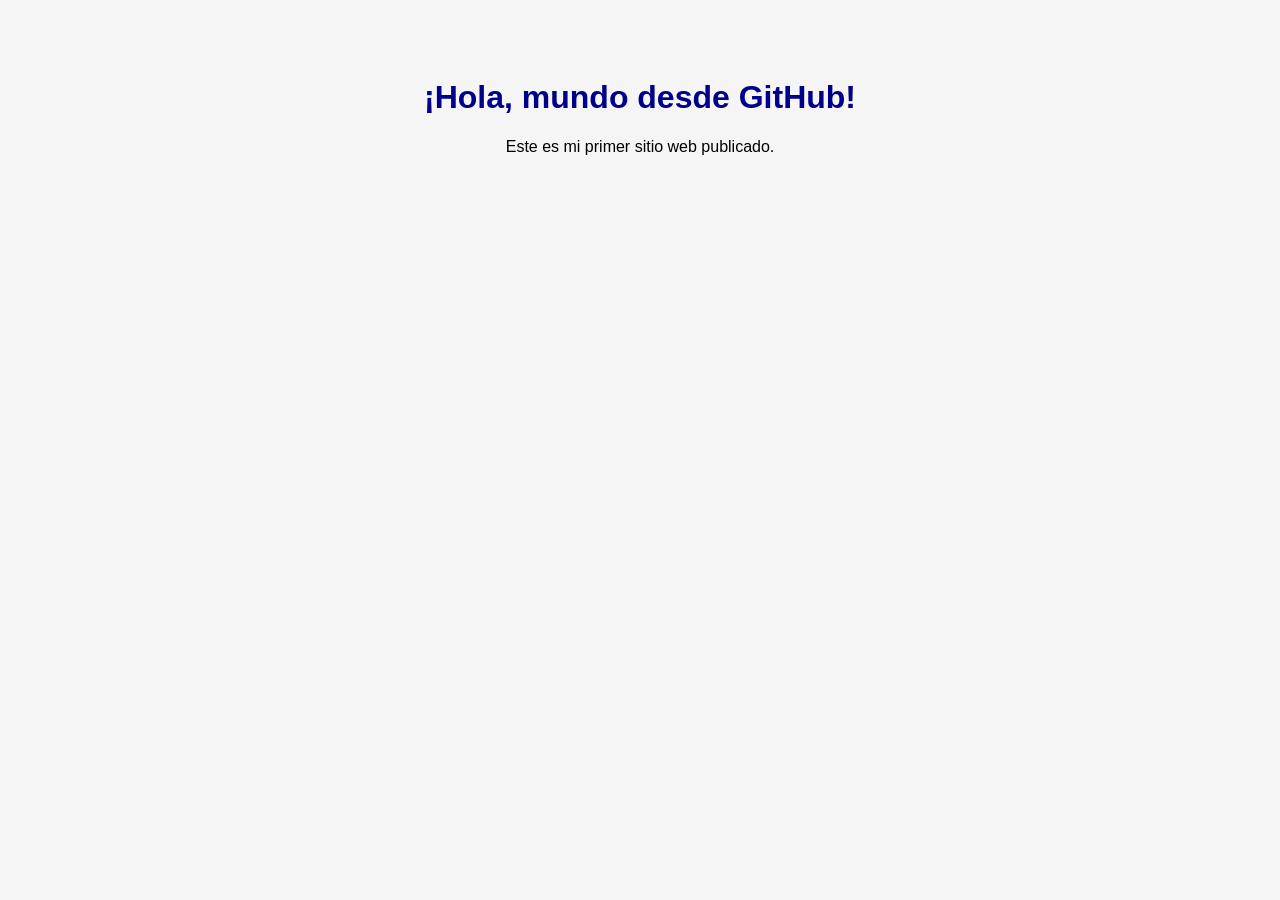
==== index.html @ 9ce1668c "Primer commit de mi sitio web" ====
<!DOCTYPE html>
<html lang="es">
<head>
  <meta charset="UTF-8">
  <title>Mi Sitio Web</title>
  <link rel="stylesheet" href="style.css">
</head>
<body>
  <h1>¡Hola, mundo desde GitHub!</h1>
  <p>Este es mi primer sitio web publicado.</p>
  <script src="script.js"></script>
</body>
</html>
---- style.css ----
body {
  font-family: Arial, sans-serif;
  background: #f5f5f5;
  text-align: center;
  padding: 50px;
}
h1 {
  color: darkblue;
}
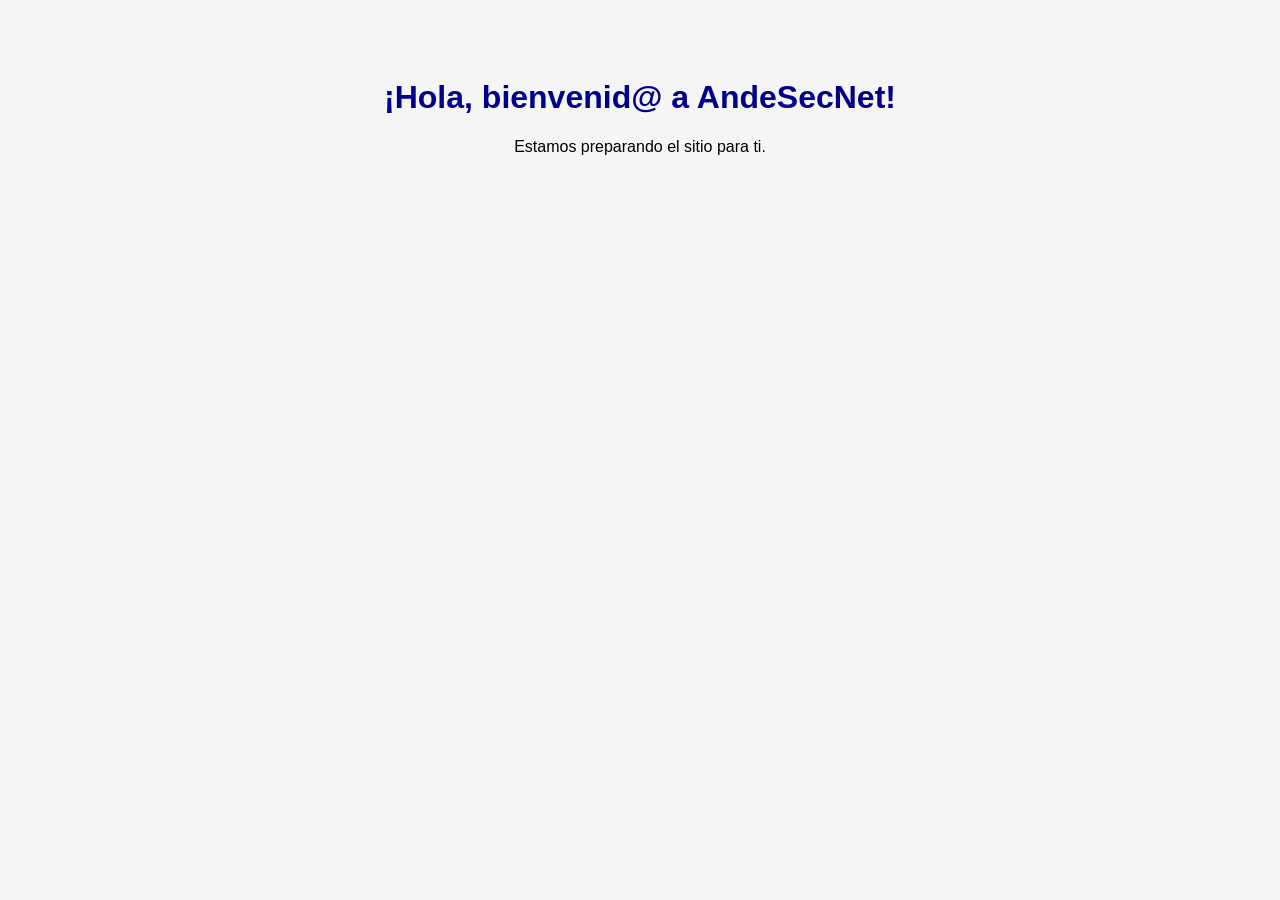
==== commit 12671053: "Update index.html" ====
--- a/index.html
+++ b/index.html
@@ -2,12 +2,12 @@
 <html lang="es">
 <head>
   <meta charset="UTF-8">
-  <title>Mi Sitio Web</title>
+  <title>AndeSecNet</title>
   <link rel="stylesheet" href="style.css">
 </head>
 <body>
-  <h1>¡Hola, mundo desde GitHub!</h1>
-  <p>Este es mi primer sitio web publicado.</p>
+  <h1>¡Hola, bienvenid@ a AndeSecNet!</h1>
+  <p>Estamos preparando el sitio para ti.</p>
   <script src="script.js"></script>
 </body>
 </html>
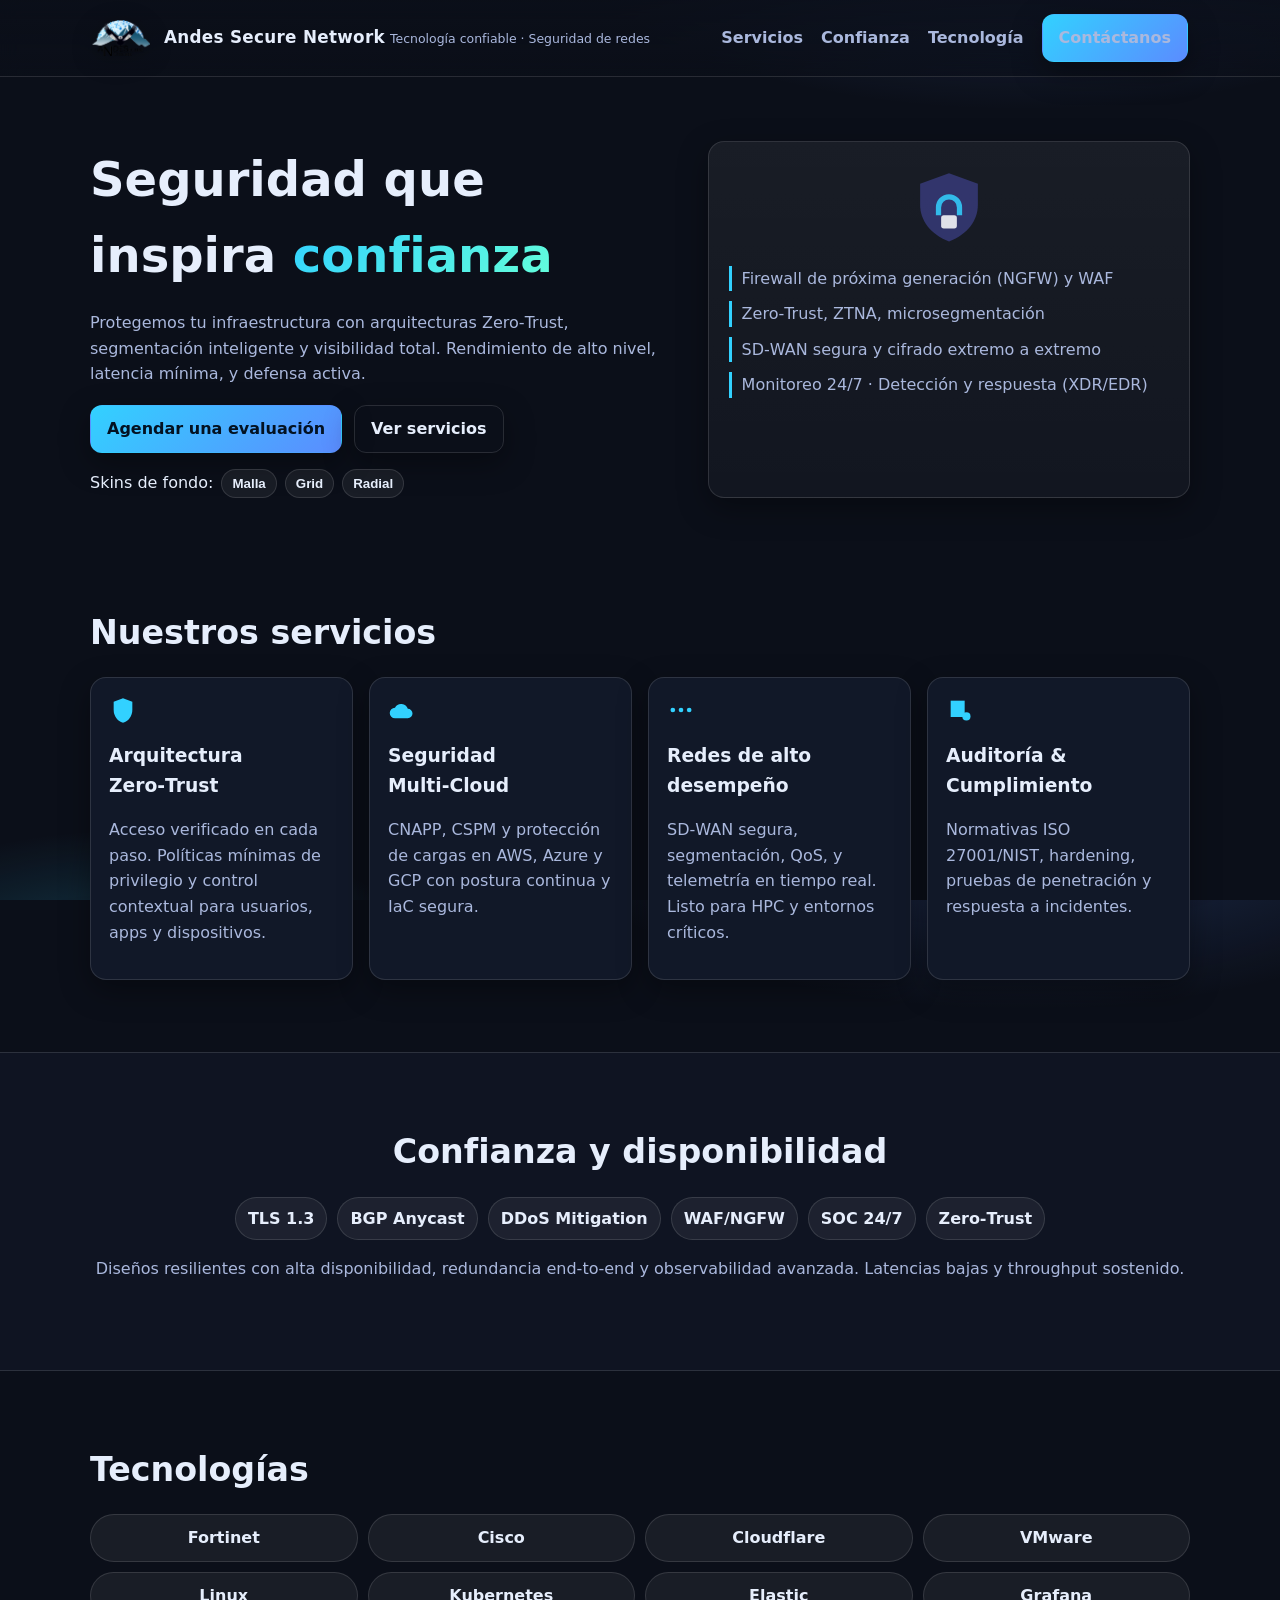
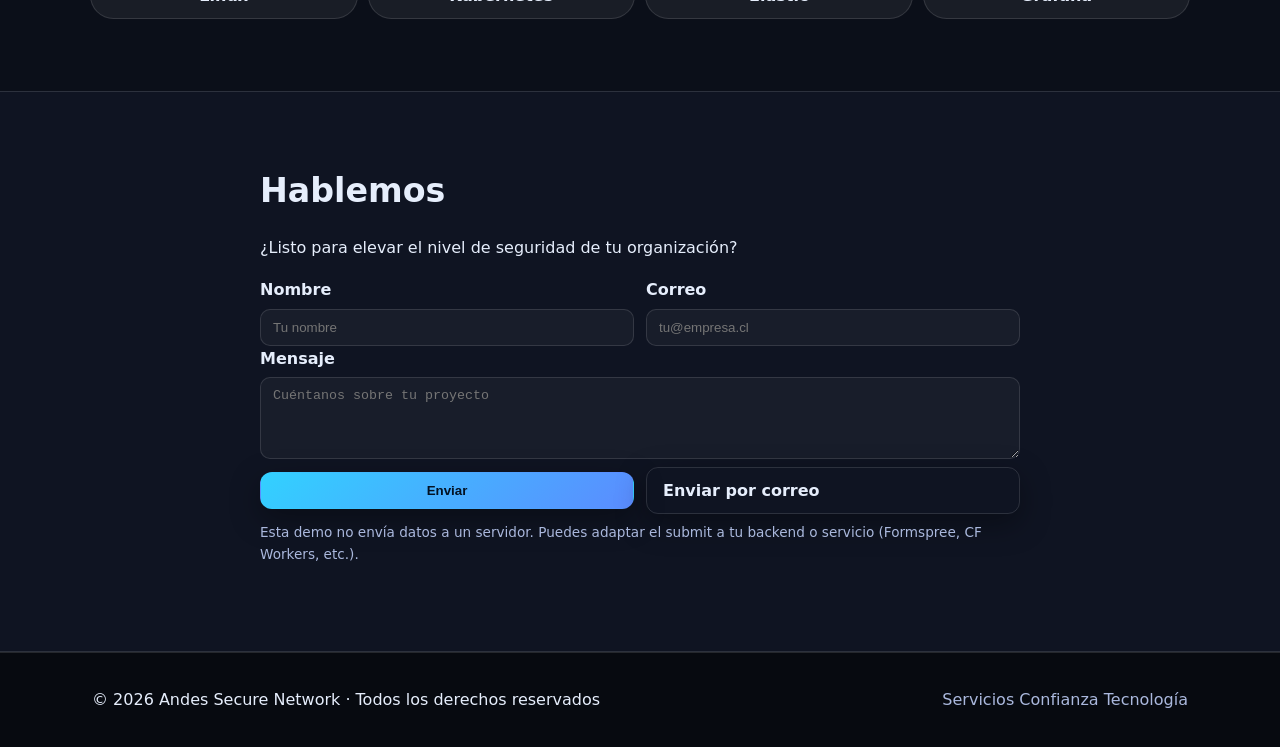
==== commit 85954dea: "Update index.html" ====
--- a/index.html
+++ b/index.html
@@ -1,13 +1,171 @@
 <!DOCTYPE html>
 <html lang="es">
 <head>
-  <meta charset="UTF-8">
-  <title>AndeSecNet</title>
-  <link rel="stylesheet" href="style.css">
+  <meta charset="utf-8" />
+  <meta name="viewport" content="width=device-width, initial-scale=1" />
+  <title>Andes Secure Network</title>
+  <meta name="description" content="Seguridad de redes de siguiente generación: visibilidad, prevención y respuesta con performance de clase empresarial." />
+  <link rel="icon" type="image/png" href="assets/logo.png">
+  <link rel="preload" as="image" href="assets/logo.png">
+  <link rel="stylesheet" href="assets/styles.css" />
 </head>
-<body>
-  <h1>¡Hola, bienvenid@ a AndeSecNet!</h1>
-  <p>Estamos preparando el sitio para ti.</p>
-  <script src="script.js"></script>
+<body class="skin-mesh">
+  <header class="site-header">
+    <div class="container header-inner">
+      <a class="brand" href="#">
+        <img src="assets/logo.png" alt="Logo Andes Secure Network" class="brand-logo" />
+        <div class="brand-text">
+          <span class="brand-title">Andes <strong>Secure</strong> Network</span>
+          <span class="brand-sub">Tecnología confiable · Seguridad de redes</span>
+        </div>
+      </a>
+      <nav class="nav">
+        <a href="#servicios">Servicios</a>
+        <a href="#confianza">Confianza</a>
+        <a href="#tecnologia">Tecnología</a>
+        <a href="#contacto" class="btn btn-primary">Contáctanos</a>
+      </nav>
+      <button id="menu-btn" class="menu-btn" aria-label="Abrir menú" aria-expanded="false">☰</button>
+    </div>
+  </header>
+
+  <main>
+    <!-- HERO -->
+    <section class="hero">
+      <div class="container hero-grid">
+        <div class="hero-copy">
+          <h1>Seguridad que inspira <span class="grad-text">confianza</span></h1>
+          <p>Protegemos tu infraestructura con arquitecturas Zero‑Trust, segmentación inteligente y visibilidad total. Rendimiento de alto nivel, latencia mínima, y defensa activa.</p>
+          <div class="hero-cta">
+            <a class="btn btn-primary" href="#contacto">Agendar una evaluación</a>
+            <a class="btn btn-outline" href="#servicios">Ver servicios</a>
+          </div>
+          <div class="skins">
+            <span class="skins-label">Skins de fondo:</span>
+            <button class="chip" data-skin="skin-mesh">Malla</button>
+            <button class="chip" data-skin="skin-grid">Grid</button>
+            <button class="chip" data-skin="skin-radial">Radial</button>
+          </div>
+        </div>
+        <div class="hero-card glass">
+          <div class="shield">
+            <!-- Simple lock/shield SVG -->
+            <svg viewBox="0 0 64 64" aria-hidden="true">
+              <path d="M32 4l22 8v16c0 11.6-7.6 22.5-22 28C17.6 50.5 10 39.6 10 28V12l22-8z" class="s1"/>
+              <path d="M22 30a10 10 0 1120 0v6h-4v-6a6 6 0 10-12 0v6h-4v-6z" class="s2"/>
+              <rect x="26" y="36" width="12" height="10" rx="2" class="s3"/>
+            </svg>
+          </div>
+          <ul class="bullets">
+            <li>Firewall de próxima generación (NGFW) y WAF</li>
+            <li>Zero‑Trust, ZTNA, microsegmentación</li>
+            <li>SD‑WAN segura y cifrado extremo a extremo</li>
+            <li>Monitoreo 24/7 · Detección y respuesta (XDR/EDR)</li>
+          </ul>
+        </div>
+      </div>
+    </section>
+
+    <!-- SERVICIOS -->
+    <section id="servicios" class="section">
+      <div class="container">
+        <h2>Nuestros servicios</h2>
+        <div class="cards">
+          <article class="card">
+            <div class="card-ico"><svg viewBox='0 0 24 24' aria-hidden='true'><path d='M12 2l8 3v7c0 5-3.3 9.7-8 11-4.7-1.3-8-6-8-11V5l8-3z'/></svg></div>
+            <h3>Arquitectura Zero‑Trust</h3>
+            <p>Acceso verificado en cada paso. Políticas mínimas de privilegio y control contextual para usuarios, apps y dispositivos.</p>
+          </article>
+          <article class="card">
+            <div class="card-ico"><svg viewBox='0 0 24 24' aria-hidden='true'><path d='M6 19h11a4 4 0 0 0 0-8 6 6 0 0 0-11-1A4 4 0 0 0 6 19z'/></svg></div>
+            <h3>Seguridad Multi‑Cloud</h3>
+            <p>CNAPP, CSPM y protección de cargas en AWS, Azure y GCP con postura continua y IaC segura.</p>
+          </article>
+          <article class="card">
+            <div class="card-ico"><svg viewBox='0 0 24 24' aria-hidden='true'><circle cx='5' cy='12' r='2'/><circle cx='12' cy='12' r='2'/><circle cx='19' cy='12' r='2'/><path d='M7 12h3M14 12h3'/></svg></div>
+            <h3>Redes de alto desempeño</h3>
+            <p>SD‑WAN segura, segmentación, QoS, y telemetría en tiempo real. Listo para HPC y entornos críticos.</p>
+          </article>
+          <article class="card">
+            <div class="card-ico"><svg viewBox='0 0 24 24' aria-hidden='true'><path d='M4 4h12v14H4z'/><path d='M8 8h4M8 12h4'/><circle cx='17.5' cy='17.5' r='3.5'/><path d='M20 20l2 2'/></svg></div>
+            <h3>Auditoría & Cumplimiento</h3>
+            <p>Normativas ISO 27001/NIST, hardening, pruebas de penetración y respuesta a incidentes.</p>
+          </article>
+        </div>
+      </div>
+    </section>
+
+    <!-- CONFIANZA -->
+    <section id="confianza" class="section muted">
+      <div class="container trust">
+        <h2>Confianza y disponibilidad</h2>
+        <ul class="trust-list">
+          <li><span class="badge">TLS 1.3</span></li>
+          <li><span class="badge">BGP Anycast</span></li>
+          <li><span class="badge">DDoS Mitigation</span></li>
+          <li><span class="badge">WAF/NGFW</span></li>
+          <li><span class="badge">SOC 24/7</span></li>
+          <li><span class="badge">Zero‑Trust</span></li>
+        </ul>
+        <p class="trust-copy">Diseños resilientes con alta disponibilidad, redundancia end‑to‑end y observabilidad avanzada. Latencias bajas y throughput sostenido.</p>
+      </div>
+    </section>
+
+    <!-- TECNOLOGÍA -->
+    <section id="tecnologia" class="section">
+      <div class="container tech">
+        <h2>Tecnologías</h2>
+        <div class="grid-logos">
+          <div class="logo-pill">Fortinet</div>
+          <div class="logo-pill">Cisco</div>
+          <div class="logo-pill">Cloudflare</div>
+          <div class="logo-pill">VMware</div>
+          <div class="logo-pill">Linux</div>
+          <div class="logo-pill">Kubernetes</div>
+          <div class="logo-pill">Elastic</div>
+          <div class="logo-pill">Grafana</div>
+        </div>
+      </div>
+    </section>
+
+    <!-- CONTACTO -->
+    <section id="contacto" class="section muted">
+      <div class="container contact">
+        <h2>Hablemos</h2>
+        <p>¿Listo para elevar el nivel de seguridad de tu organización?</p>
+        <form class="contact-form" onsubmit="return handleSubmit(event)">
+          <div class="row">
+            <label>Nombre
+              <input type="text" name="nombre" placeholder="Tu nombre" required>
+            </label>
+            <label>Correo
+              <input type="email" name="correo" placeholder="tu@empresa.cl" required>
+            </label>
+          </div>
+          <label>Mensaje
+            <textarea name="mensaje" rows="4" placeholder="Cuéntanos sobre tu proyecto" required></textarea>
+          </label>
+          <div class="row actions">
+            <button class="btn btn-primary" type="submit">Enviar</button>
+            <a class="btn btn-outline" href="mailto:contacto@andesecnet.cl">Enviar por correo</a>
+          </div>
+          <p class="form-note">Esta demo no envía datos a un servidor. Puedes adaptar el submit a tu backend o servicio (Formspree, CF Workers, etc.).</p>
+        </form>
+      </div>
+    </section>
+  </main>
+
+  <footer class="site-footer">
+    <div class="container footer-inner">
+      <p>© <span id="year"></span> Andes Secure Network · Todos los derechos reservados</p>
+      <div class="footer-links">
+        <a href="#servicios">Servicios</a>
+        <a href="#confianza">Confianza</a>
+        <a href="#tecnologia">Tecnología</a>
+      </div>
+    </div>
+  </footer>
+
+  <script src="assets/script.js"></script>
 </body>
 </html>
--- a/assets/styles.css
+++ b/assets/styles.css
@@ -0,0 +1,150 @@
+/* Andes Secure Network — styles
+   Paleta: fondo oscuro + acentos cian/azul/neón para sensación de tecnología segura
+*/
+:root{
+  --bg:#0b0f19;
+  --bg-elev:#111828;
+  --muted:#0f1422;
+  --text:#e6eefc;
+  --text-dim:#aab8dd;
+  --primary:#32d1ff;
+  --primary-2:#5b8cff;
+  --accent:#64ffda;
+  --glass: rgba(255,255,255,0.06);
+  --stroke: rgba(255,255,255,0.12);
+  --shadow: 0 10px 30px rgba(0,0,0,0.35);
+}
+
+*{box-sizing:border-box}
+html,body{height:100%}
+body{
+  margin:0;
+  font-family: ui-sans-serif, system-ui, -apple-system, Segoe UI, Roboto, "Helvetica Neue", Arial, "Noto Sans", "Liberation Sans";
+  background: var(--bg);
+  color: var(--text);
+  line-height:1.6;
+}
+
+/* Skins (cambiables) */
+.skin-grid{
+  background-image:
+    radial-gradient(circle at 10% 10%, rgba(99,102,241,0.06) 0 40%, transparent 40%),
+    linear-gradient(180deg, rgba(11,15,25,0.9), rgba(11,15,25,0.9)),
+    linear-gradient(90deg, rgba(255,255,255,0.05) 1px, transparent 1px),
+    linear-gradient(0deg, rgba(255,255,255,0.05) 1px, transparent 1px);
+  background-size: cover, cover, 48px 48px, 48px 48px;
+  background-position:center,center,center,center;
+}
+.skin-mesh{
+  background:
+    radial-gradient(1200px 500px at 80% -10%, rgba(91,140,255,0.25), transparent 40%),
+    radial-gradient(800px 400px at 10% 110%, rgba(50,209,255,0.25), transparent 40%),
+    var(--bg);
+}
+.skin-radial{
+  background:
+    radial-gradient(1000px 600px at 30% 0%, rgba(100,255,218,0.20), transparent 50%),
+    radial-gradient(900px 400px at 80% 100%, rgba(91,140,255,0.18), transparent 50%),
+    var(--bg);
+}
+
+.container{width:min(1100px, 92vw); margin:0 auto;}
+
+/* Header */
+.site-header{
+  position:sticky; top:0; z-index:50;
+  backdrop-filter: blur(10px);
+  background: linear-gradient(to bottom, rgba(11,15,25,0.85), rgba(11,15,25,0.65));
+  border-bottom:1px solid var(--stroke);
+}
+.header-inner{display:flex; align-items:center; justify-content:space-between; padding:14px 2px;}
+.brand{display:flex; gap:14px; align-items:center; text-decoration:none; color:var(--text);}
+.brand-logo{width:58px; height:auto; filter:drop-shadow(0 6px 12px rgba(0,0,0,0.35));}
+.brand-title{font-weight:700; letter-spacing:0.3px; font-size:1.05rem}
+.brand-sub{font-size:0.78rem; color:var(--text-dim)}
+.nav{display:flex; gap:18px; align-items:center;}
+.nav a{color:var(--text-dim); text-decoration:none; font-weight:600;}
+.nav a:hover{color:var(--text);}
+.menu-btn{display:none; background:none; border:none; color:var(--text); font-size:1.5rem}
+
+/* Buttons */
+.btn{padding:10px 16px; border-radius:12px; border:1px solid var(--stroke); text-decoration:none; font-weight:700; display:inline-block; box-shadow:var(--shadow)}
+.btn-primary{background: linear-gradient(135deg, var(--primary), var(--primary-2)); color:#031222; border-color: transparent;}
+.btn-outline{background: transparent; color: var(--text);}
+.btn:hover{transform: translateY(-1px);}
+
+/* HERO */
+.hero{padding:64px 0 36px;}
+.hero-grid{display:grid; grid-template-columns: 1.1fr 0.9fr; gap:28px; align-items:stretch;}
+.hero-copy h1{font-size: clamp(2rem, 4vw, 3rem); margin:0 0 10px}
+.grad-text{background: linear-gradient(135deg, var(--primary), var(--accent)); -webkit-background-clip:text; background-clip:text; color:transparent;}
+.hero-copy p{color:var(--text-dim); max-width: 60ch;}
+.hero-cta{display:flex; gap:12px; margin:18px 0 6px;}
+.skins{margin-top:16px; display:flex; align-items:center; gap:8px; flex-wrap:wrap;}
+.chip{border:1px solid var(--stroke); background:var(--glass); color:var(--text); padding:6px 10px; border-radius:999px; cursor:pointer; font-weight:600}
+.chip:hover{border-color:var(--primary)}
+
+/* Glass card */
+.glass{background: linear-gradient(180deg, rgba(255,255,255,0.06), rgba(255,255,255,0.03)); border:1px solid var(--stroke); border-radius:16px; box-shadow: var(--shadow);}
+.hero-card{padding:22px 20px}
+.shield svg{width:84px; height:84px; display:block; margin:4px auto 14px;}
+.shield .s1{fill:rgba(99,102,241,0.35)}
+.shield .s2{fill:rgba(50,209,255,0.85)}
+.shield .s3{fill:rgba(255,255,255,0.85)}
+.bullets{list-style: none; margin:0; padding:0; display:grid; gap:10px;}
+.bullets li{padding-left:10px; border-left:3px solid var(--primary); color:var(--text-dim)}
+
+/* Sections */
+.section{padding:72px 0}
+.section h2{font-size: clamp(1.6rem, 2.6vw, 2.2rem); margin:0 0 18px}
+.muted{background: var(--muted); border-top:1px solid var(--stroke); border-bottom:1px solid var(--stroke);}
+
+/* Cards grid */
+.cards{display:grid; grid-template-columns: repeat(4,1fr); gap:16px}
+.card{background:var(--bg-elev); border:1px solid var(--stroke); border-radius:16px; padding:18px; box-shadow:var(--shadow)}
+.card h3{margin:10px 0 8px}
+.card p{color:var(--text-dim)}
+.card-ico svg{width:28px; height:28px; fill: var(--primary)}
+
+/* Trust badges */
+.trust{ text-align:center }
+.trust-list{ display:flex; flex-wrap:wrap; gap:10px; justify-content:center; margin:12px 0 8px; padding:0; list-style:none}
+.badge{ display:inline-block; padding:8px 12px; border:1px solid var(--stroke); border-radius:999px; background:var(--glass); color:var(--text); font-weight:700 }
+.trust-copy{ color:var(--text-dim) }
+
+/* Tech pills */
+.grid-logos{display:grid; grid-template-columns: repeat(4, 1fr); gap:10px}
+.logo-pill{ text-align:center; padding:10px 14px; border-radius:999px; border:1px solid var(--stroke); background:var(--glass); font-weight:700; color:var(--text)}
+
+/* Contact */
+.contact{max-width:760px;}
+.contact-form{display:block}
+.contact-form .row{display:grid; grid-template-columns:1fr 1fr; gap:12px}
+.contact-form label{display:block; font-weight:700; color:var(--text)}
+.contact-form input, .contact-form textarea{
+  width:100%; margin-top:6px; padding:10px 12px; background:rgba(255,255,255,0.04);
+  color:var(--text); border:1px solid var(--stroke); border-radius:10px;
+}
+.contact-form input:focus, .contact-form textarea:focus{outline:2px solid var(--primary);}
+.contact-form .actions{align-items:center}
+.form-note{color:var(--text-dim); font-size:0.85rem; margin-top:8px}
+
+/* Footer */
+.site-footer{ border-top:1px solid var(--stroke); background: rgba(0,0,0,0.35);}
+.footer-inner{ display:flex; align-items:center; justify-content:space-between; padding:18px 2px; }
+.footer-inner a{ color:var(--text-dim); text-decoration:none }
+.footer-inner a:hover{ color:var(--text) }
+
+/* Responsive */
+@media (max-width: 980px){
+  .hero-grid{grid-template-columns: 1fr;}
+  .cards{grid-template-columns: repeat(2,1fr)}
+  .grid-logos{grid-template-columns: repeat(3,1fr)}
+}
+@media (max-width: 640px){
+  .nav{display:none}
+  .menu-btn{display:block}
+  .cards{grid-template-columns: 1fr}
+  .grid-logos{grid-template-columns: repeat(2,1fr)}
+  .contact-form .row{grid-template-columns:1fr}
+}
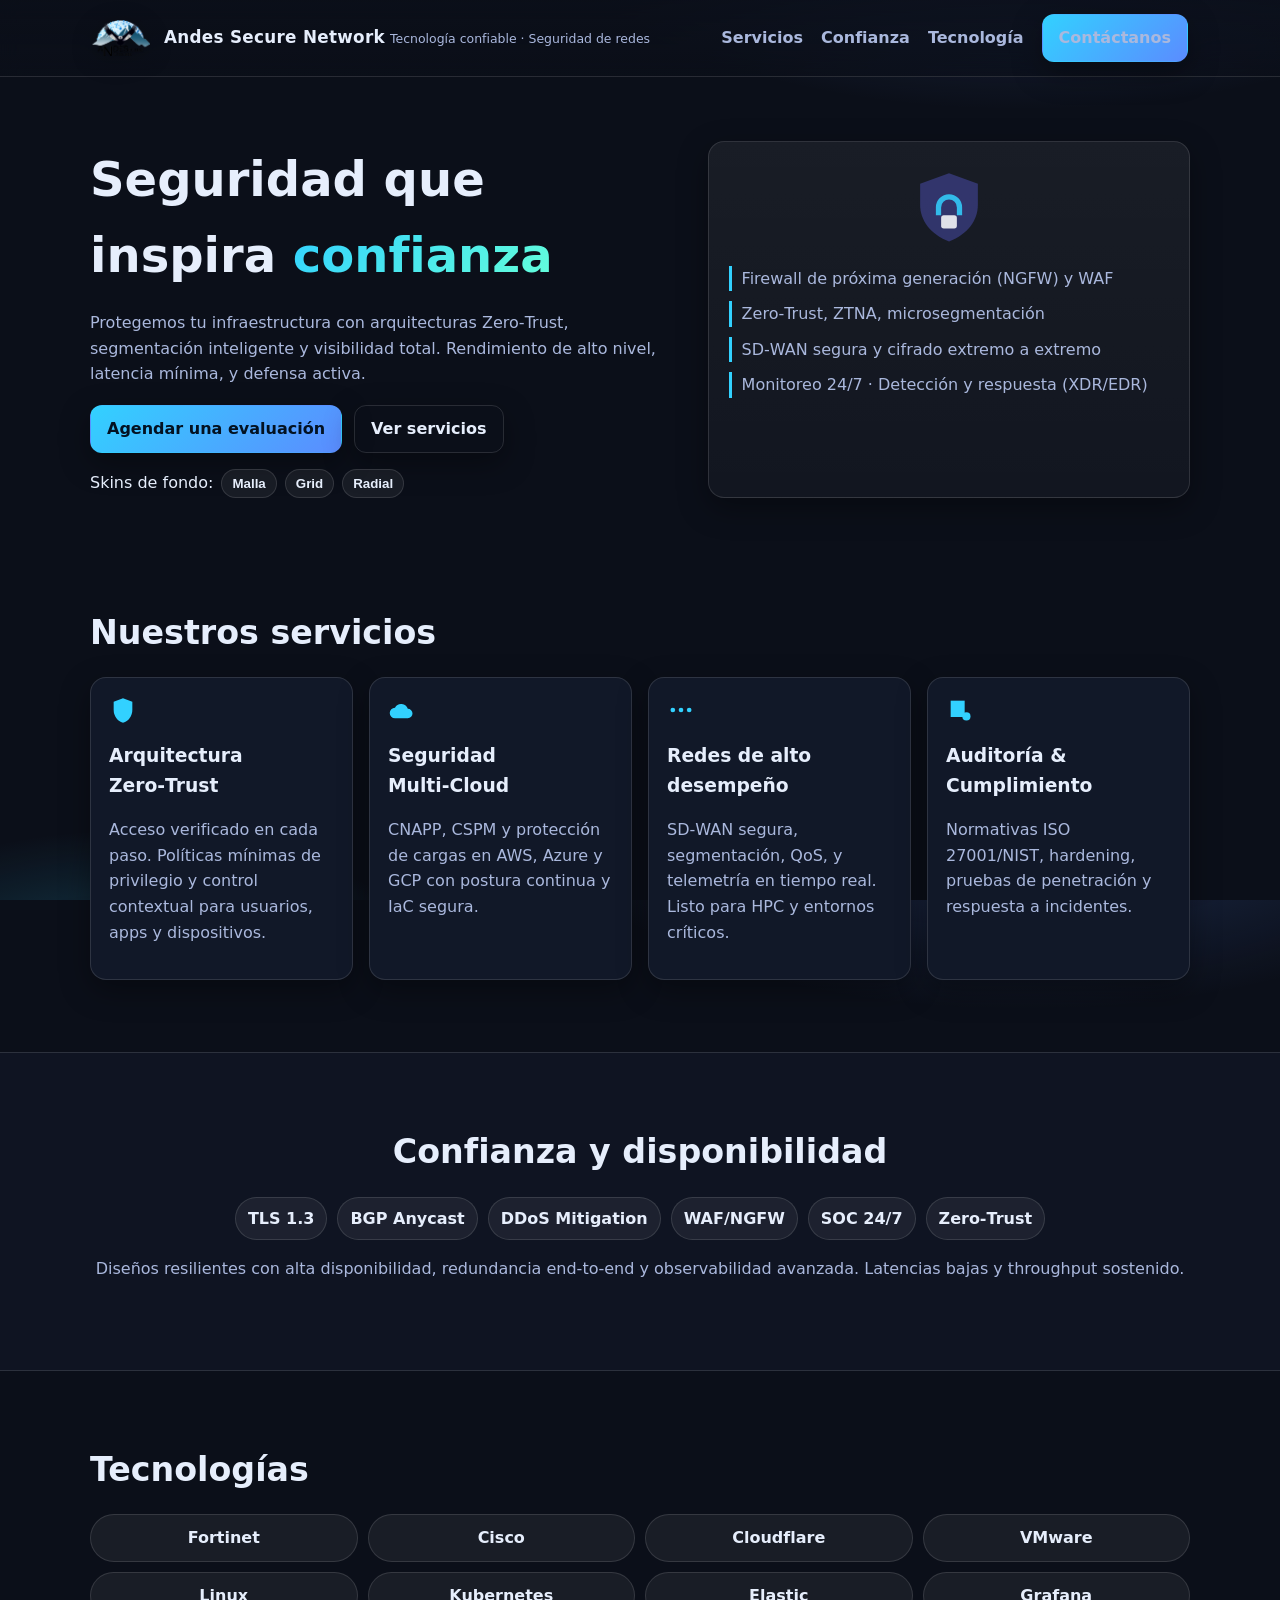
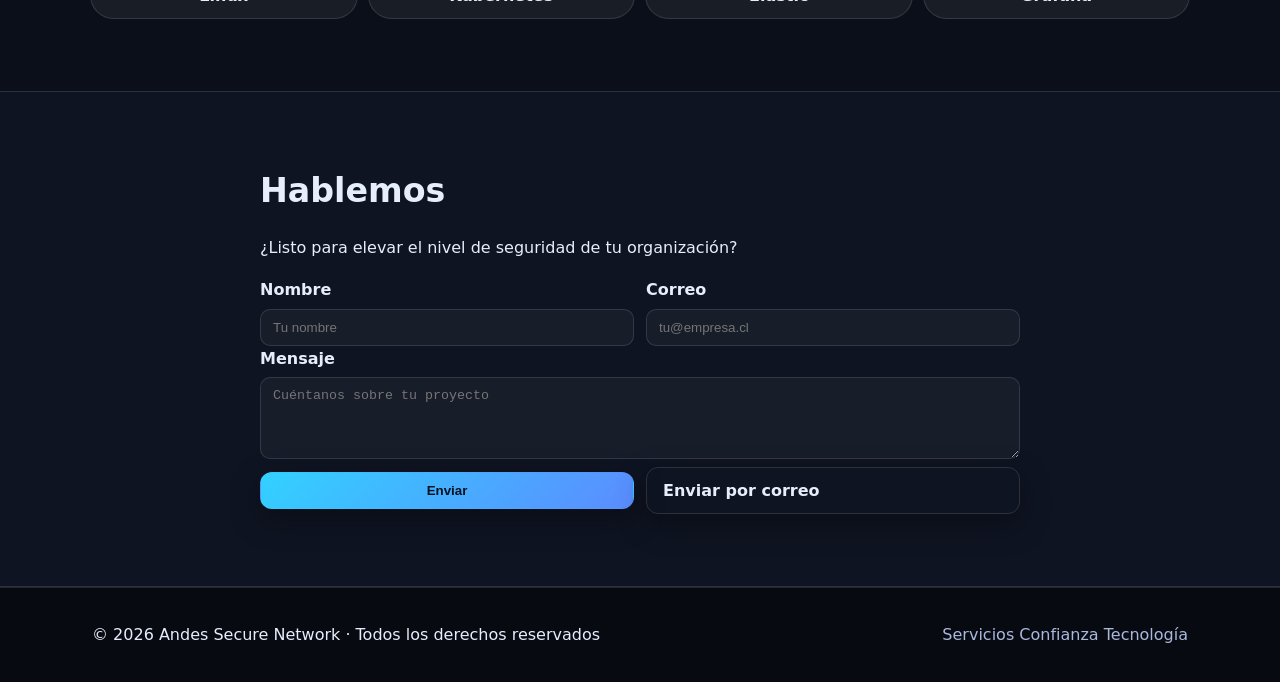
==== commit c7d50a71: "Update index.html" ====
--- a/index.html
+++ b/index.html
@@ -149,7 +149,6 @@
             <button class="btn btn-primary" type="submit">Enviar</button>
             <a class="btn btn-outline" href="mailto:contacto@andesecnet.cl">Enviar por correo</a>
           </div>
-          <p class="form-note">Esta demo no envía datos a un servidor. Puedes adaptar el submit a tu backend o servicio (Formspree, CF Workers, etc.).</p>
         </form>
       </div>
     </section>
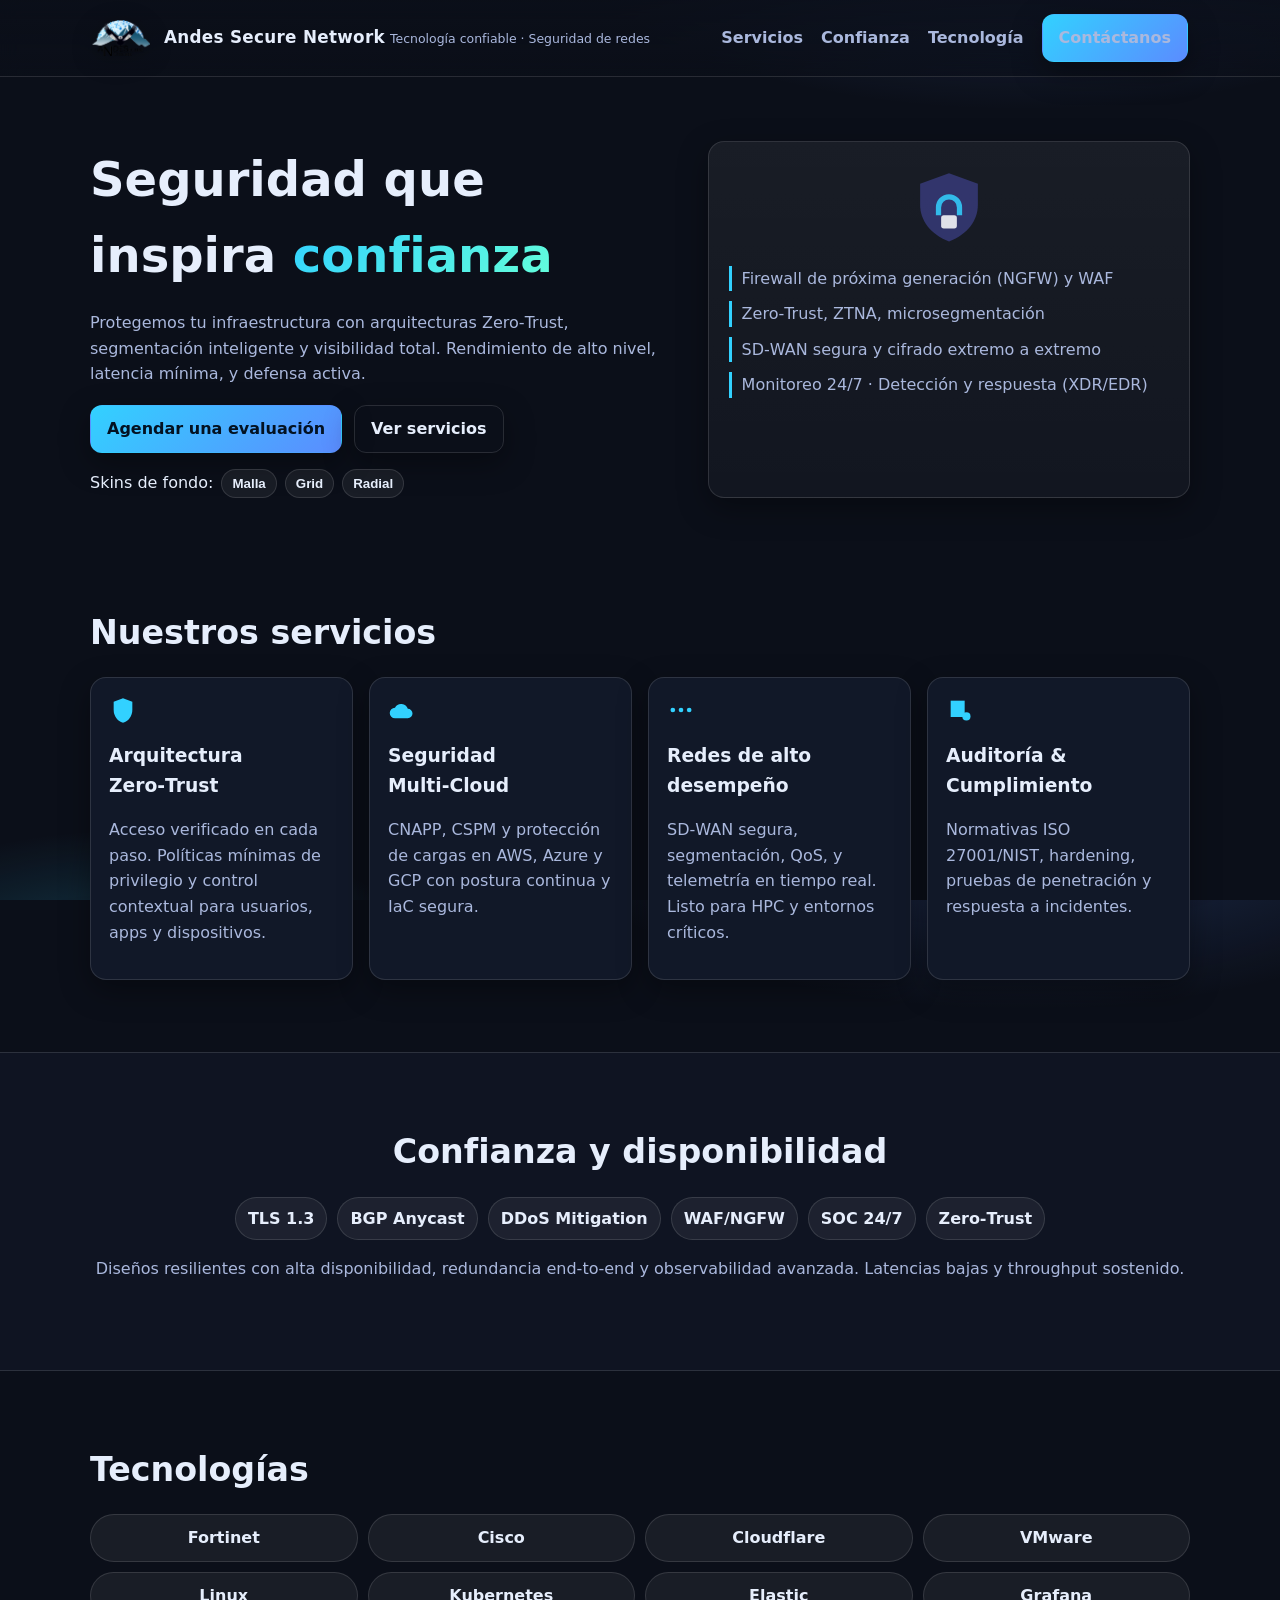
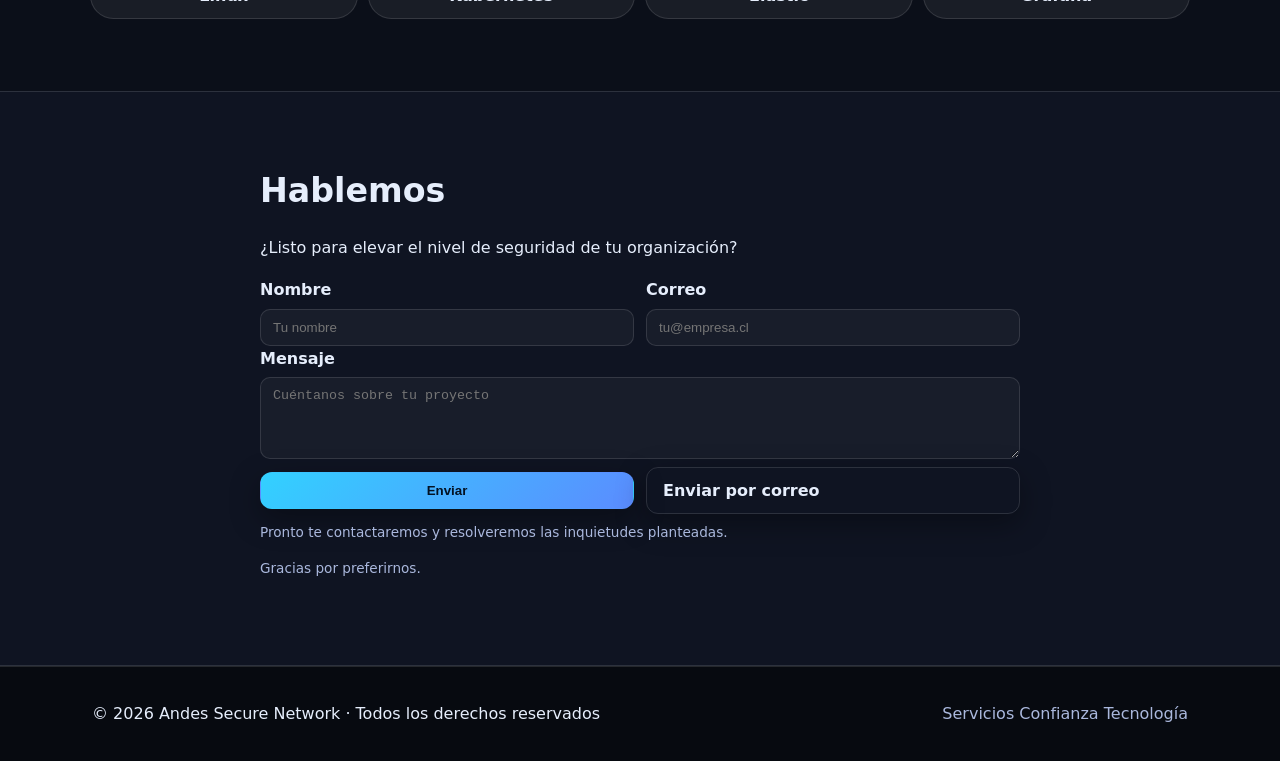
==== commit fb6dcc40: "Update index.html" ====
--- a/index.html
+++ b/index.html
@@ -149,6 +149,8 @@
             <button class="btn btn-primary" type="submit">Enviar</button>
             <a class="btn btn-outline" href="mailto:contacto@andesecnet.cl">Enviar por correo</a>
           </div>
+          <p class="form-note">Pronto te contactaremos y resolveremos las inquietudes planteadas.</p>
+          <p class="form-note">Gracias por preferirnos.</p>
         </form>
       </div>
     </section>
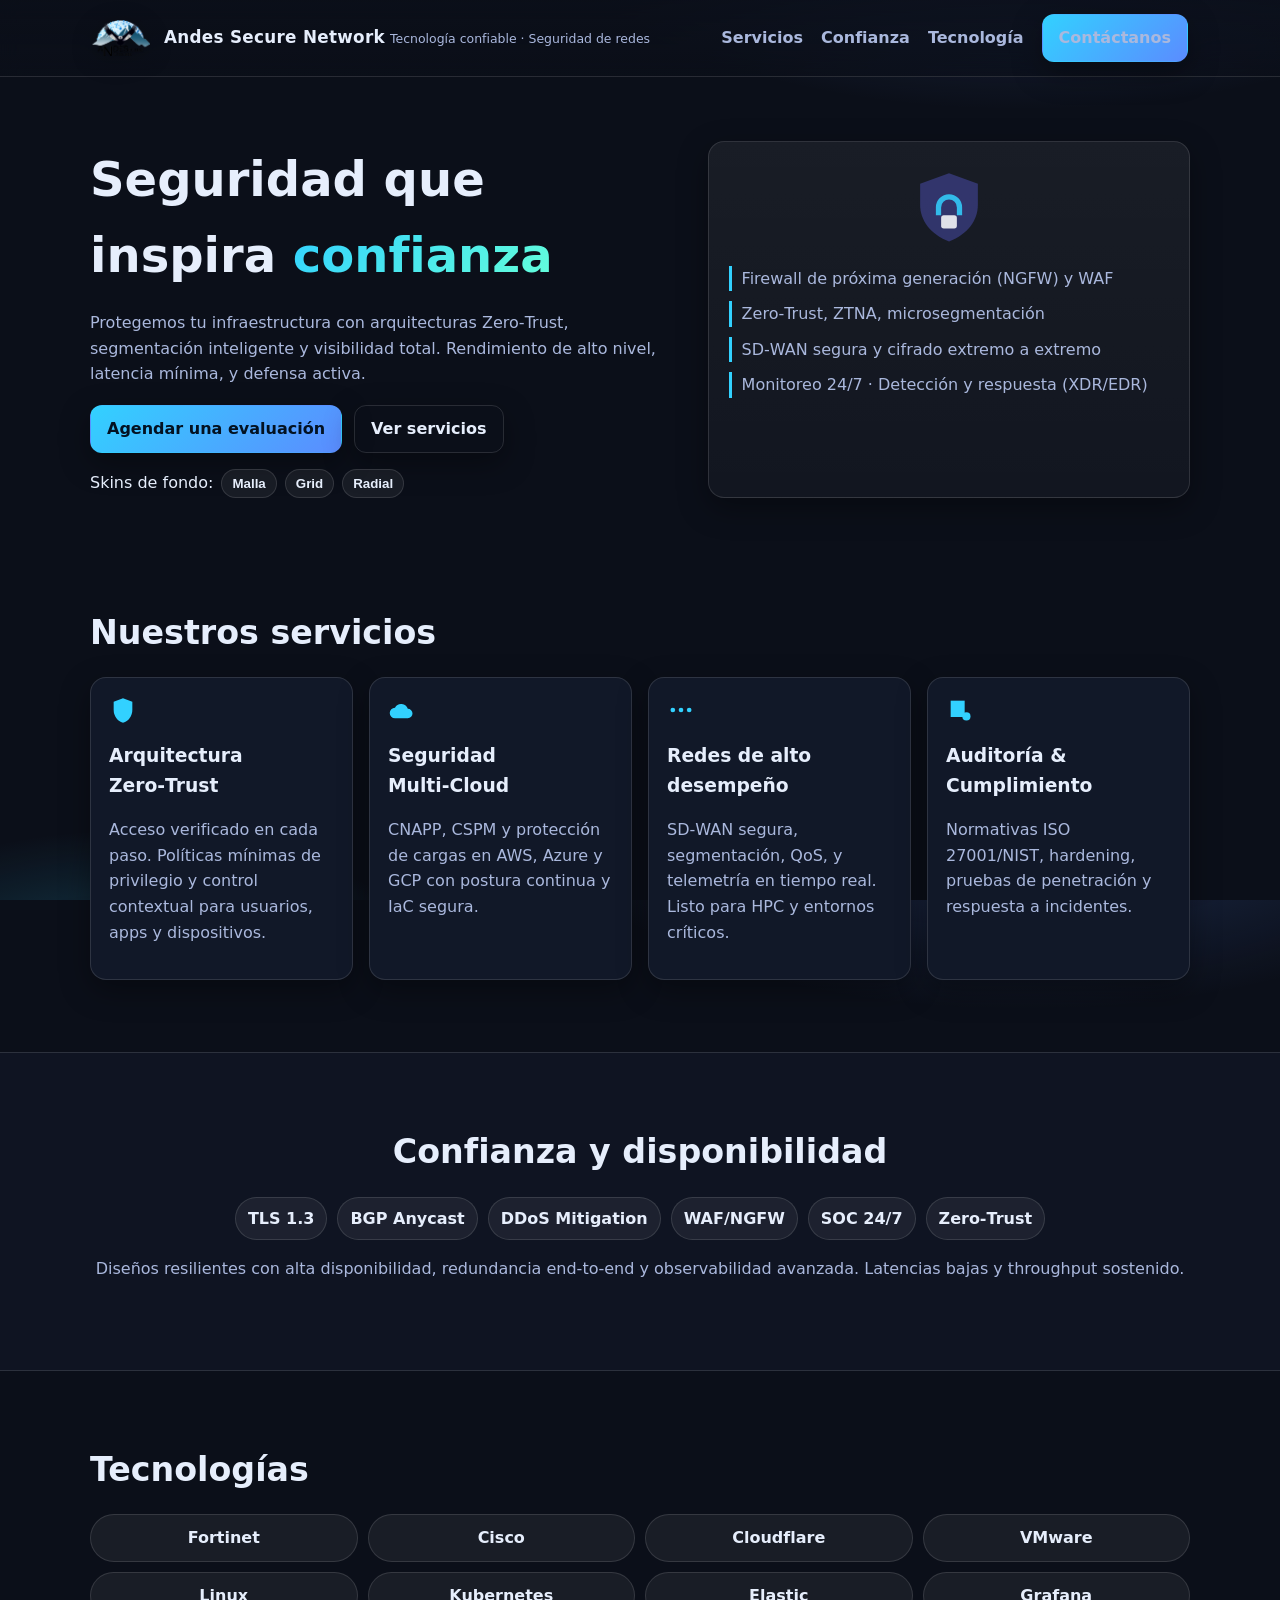
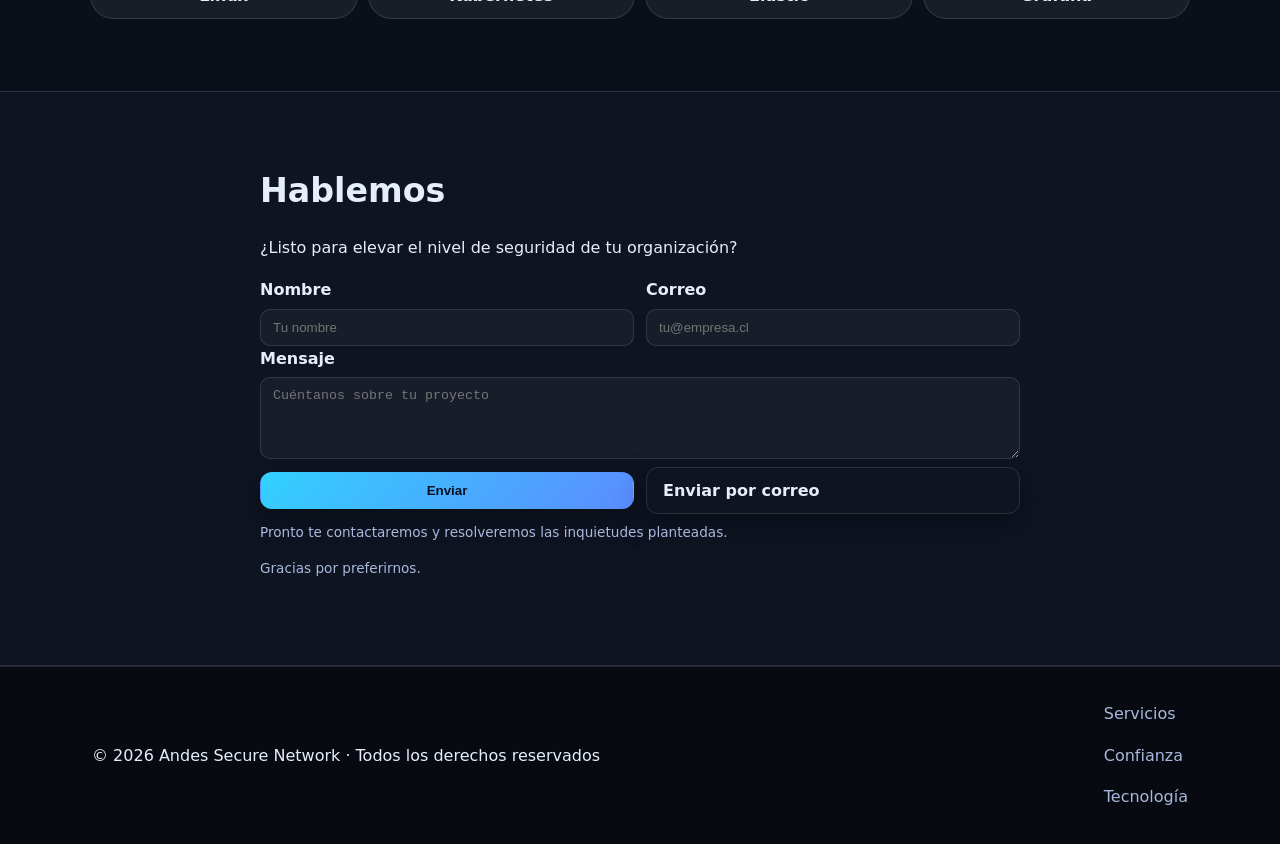
==== commit aed2b41c: "Update index.html" ====
--- a/index.html
+++ b/index.html
@@ -160,9 +160,9 @@
     <div class="container footer-inner">
       <p>© <span id="year"></span> Andes Secure Network · Todos los derechos reservados</p>
       <div class="footer-links">
-        <a href="#servicios">Servicios</a>
-        <a href="#confianza">Confianza</a>
-        <a href="#tecnologia">Tecnología</a>
+        <p><a href="#servicios">Servicios</a></p>
+        <p><a href="#confianza">Confianza</a></p>
+        <p><a href="#tecnologia">Tecnología</a></p>
       </div>
     </div>
   </footer>
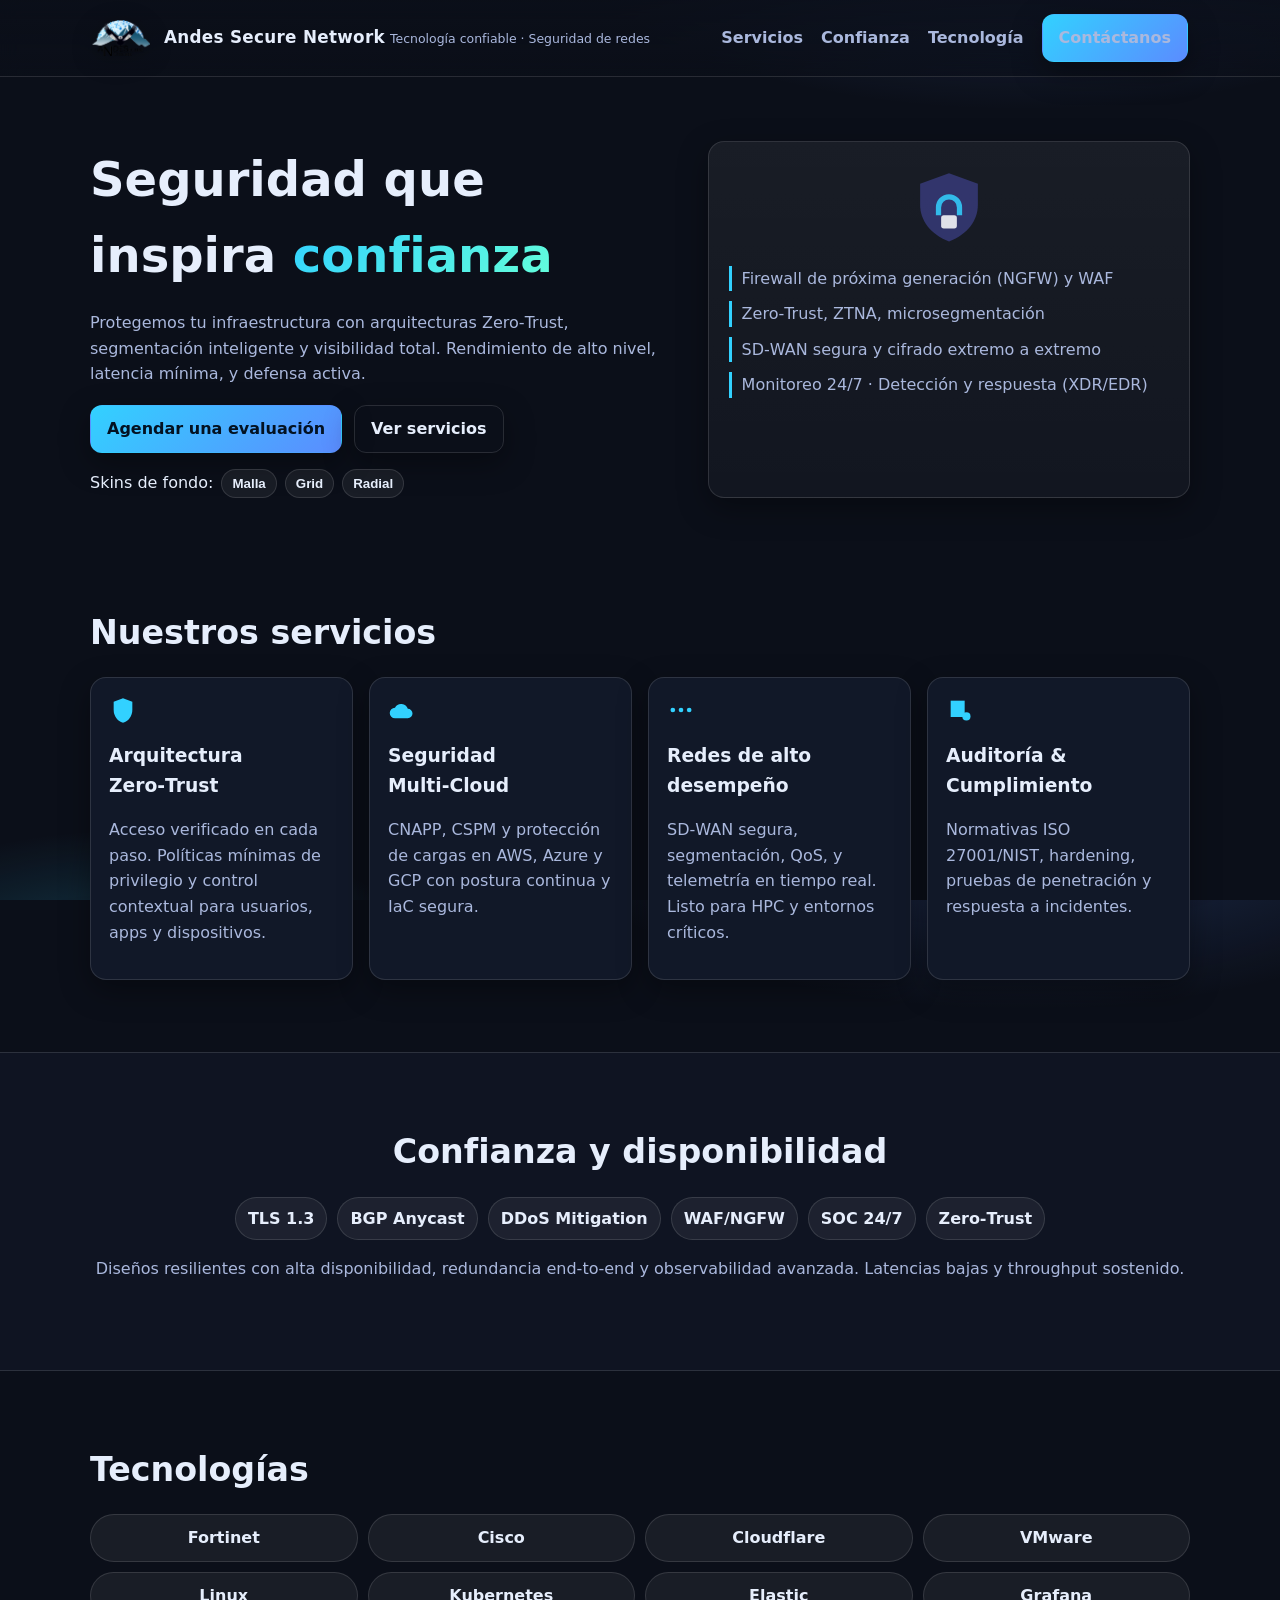
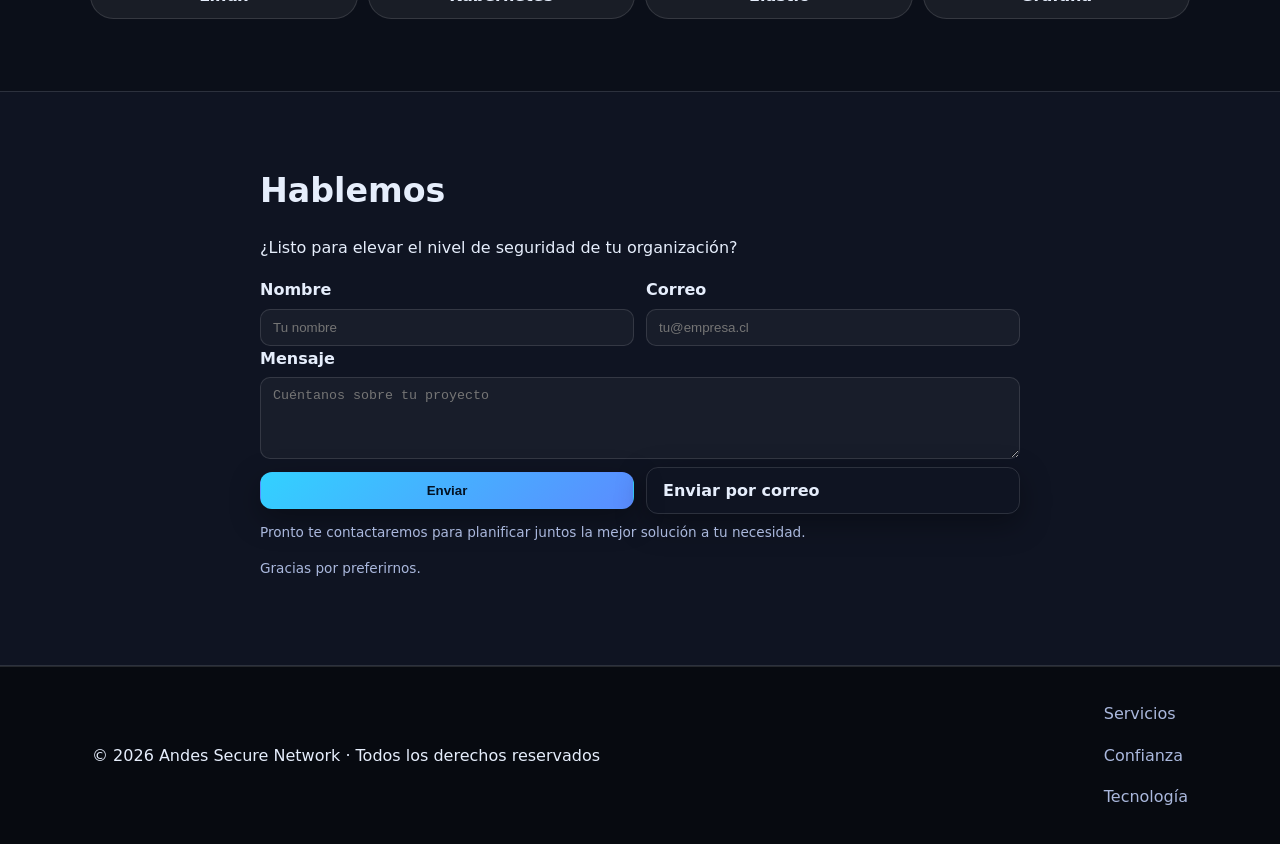
==== commit 44f53308: "Update index.html" ====
--- a/index.html
+++ b/index.html
@@ -149,7 +149,7 @@
             <button class="btn btn-primary" type="submit">Enviar</button>
             <a class="btn btn-outline" href="mailto:contacto@andesecnet.cl">Enviar por correo</a>
           </div>
-          <p class="form-note">Pronto te contactaremos y resolveremos las inquietudes planteadas.</p>
+          <p class="form-note">Pronto te contactaremos para planificar juntos la mejor solución a tu necesidad.</p>
           <p class="form-note">Gracias por preferirnos.</p>
         </form>
       </div>
